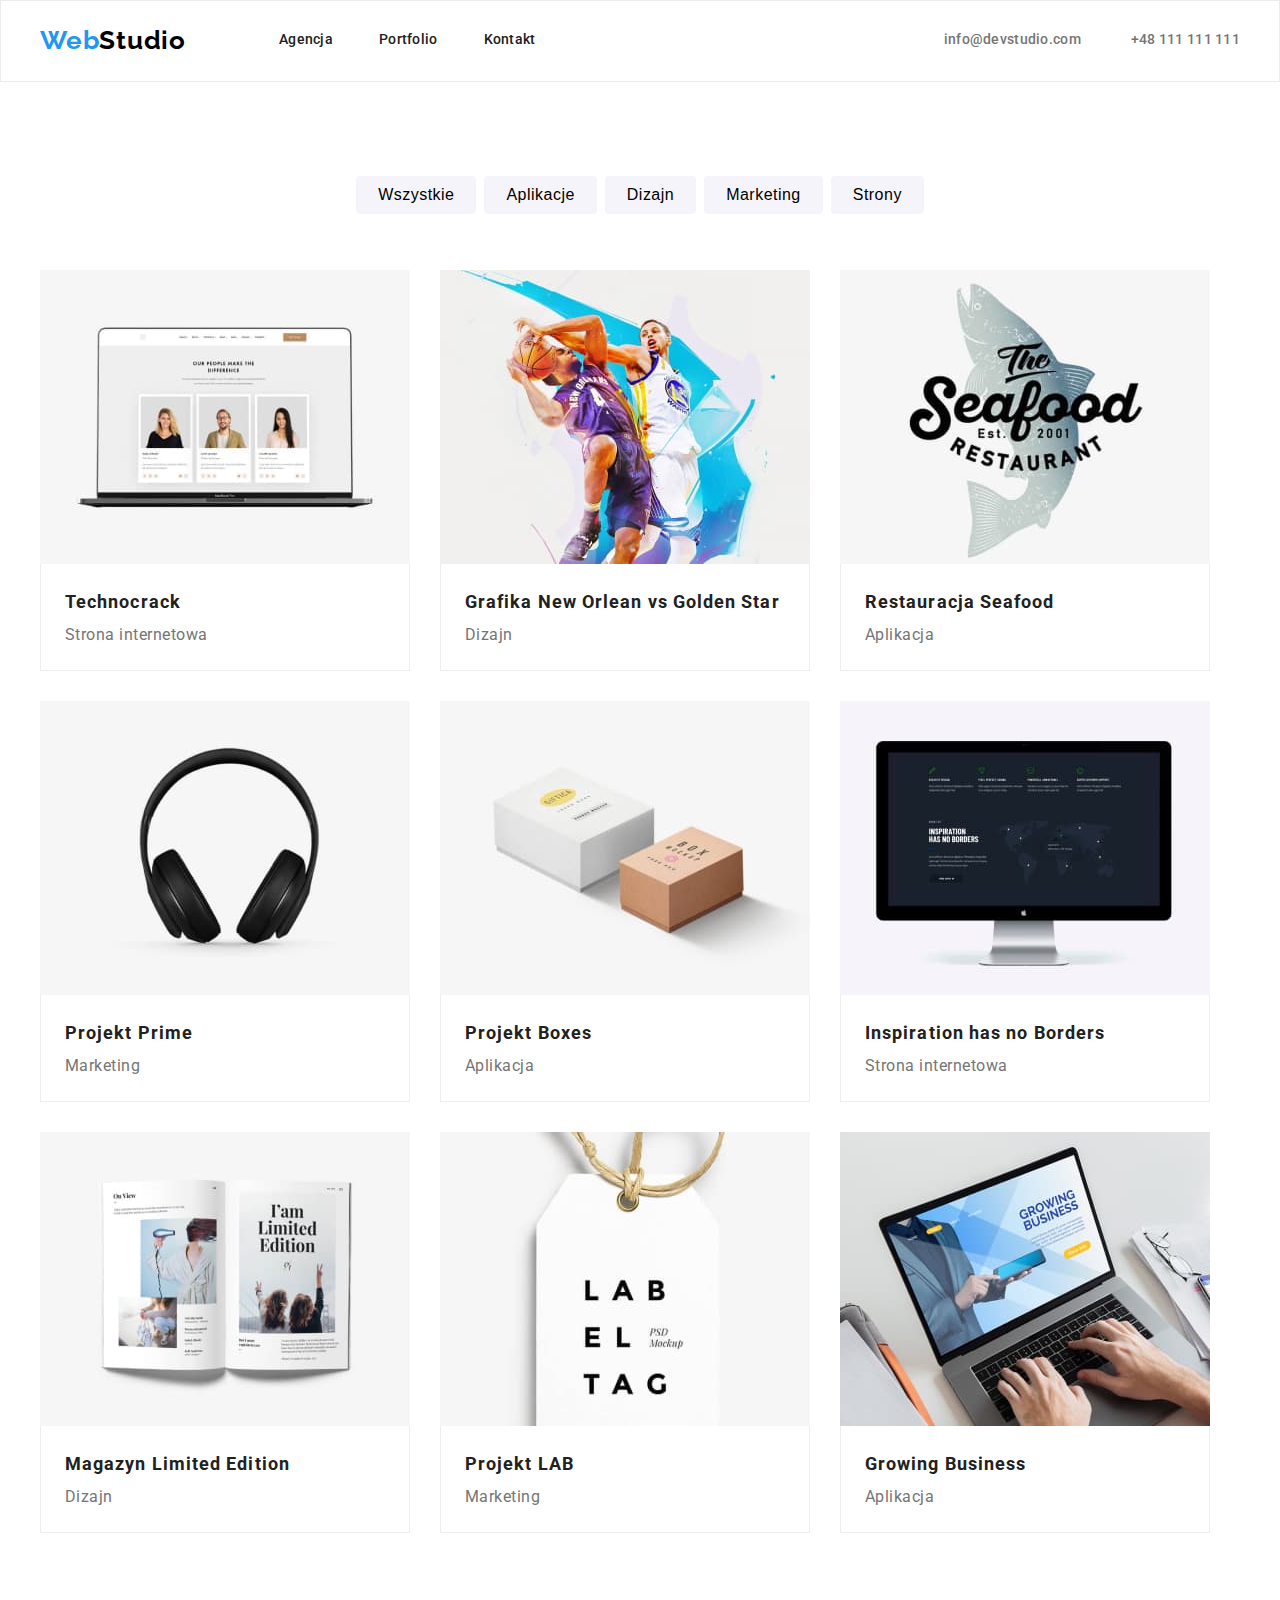
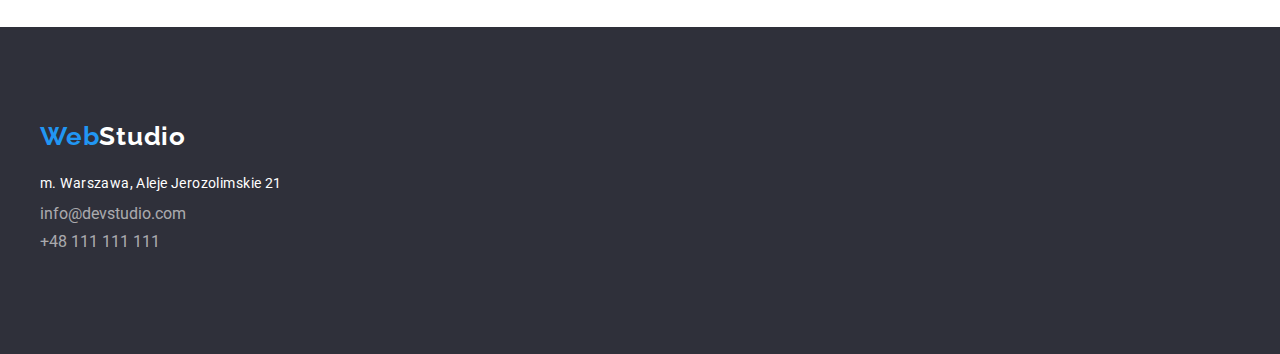
==== portfolio.html @ e32da6f2 "update hw3" ====
<!DOCTYPE html>
<html lang="en">
    <head>
        <meta charset="UTF-8" />
        <meta http-equiv="X-UA-Compatible" content="IE=edge" />
        <meta name="viewport" content="width=device-width, initial-scale=1.0" />
        <link rel="preconnect" href="https://fonts.googleapis.com" />
        <link rel="preconnect" href="https://fonts.gstatic.com" crossorigin />
        <link
            href="https://fonts.googleapis.com/css2?family=Raleway:wght@700&family=Roboto:wght@400;500;700;900&display=swap"
            rel="stylesheet"
        />
        <link
            rel="stylesheet"
            href="https://cdnjs.cloudflare.com/ajax/libs/modern-normalize/1.1.0/modern-normalize.min.css"
            integrity="sha512-wpPYUAdjBVSE4KJnH1VR1HeZfpl1ub8YT/NKx4PuQ5NmX2tKuGu6U/JRp5y+Y8XG2tV+wKQpNHVUX03MfMFn9Q=="
            crossorigin="anonymous"
            referrerpolicy="no-referrer"
        />
        <link rel="stylesheet" href="./css/styles.css" />
        <title>Document</title>
    </head>
    <body>
        <header class="header section">
            <div class="container header-wrapper">
                <nav class="header-nav-wrapper">
                    <a class="logo" href="./index.html"
                        >Web<span class="studio-black">Studio</span>
                    </a>
                    <ul class="navigation-list">
                        <li>
                            <a class="navigation-link" href="./index.html">
                                Agencja
                            </a>
                        </li>
                        <li>
                            <a class="navigation-link" href="./portfolio.html">
                                Portfolio
                            </a>
                        </li>
                        <li><a class="navigation-link" href="#">Kontakt</a></li>
                    </ul>
                </nav>
                <div class="contacts">
                    <a href="mailto:info@devstudio.com">info@devstudio.com</a>
                    <a href="tel:+48111111111">+48 111 111 111</a>
                </div>
            </div>
        </header>
        <main class="section">
            <section>
                <div class="container">
                    <ul class="button-list">
                        <li>
                            <button class="portfolio-button" type="button">
                                Wszystkie
                            </button>
                        </li>
                        <li>
                            <button class="portfolio-button" type="button">
                                Aplikacje
                            </button>
                        </li>
                        <li>
                            <button class="portfolio-button" type="button">
                                Dizajn
                            </button>
                        </li>
                        <li>
                            <button class="portfolio-button" type="button">
                                Marketing
                            </button>
                        </li>
                        <li>
                            <button class="portfolio-button" type="button">
                                Strony
                            </button>
                        </li>
                    </ul>
                </div>
            </section>
            <section>
                <div class="container">
                    <ul class="lorem-list portfolio-lorem-list">
                        <li class="border-title-article">
                            <img
                                src="./images/portfolio/img1.jpg"
                                alt="laptop"
                                width="370px"
                                height="294"
                            />
                            <div class="portfolio-subtitles">
                                <h3 class="portfolio-title-img">Technocrack</h3>
                                <p class="portfolio-article">
                                    Strona internetowa
                                </p>
                            </div>
                        </li>
                        <li class="border-title-article">
                            <img
                                src="./images/portfolio/img2.jpg"
                                alt="zawodnicy grają w kosza"
                                width="370px"
                                height="294"
                            />
                            <div class="portfolio-subtitles">
                                <h3 class="portfolio-title-img">
                                    Grafika New Orlean vs Golden Star
                                </h3>
                                <p class="portfolio-article">Dizajn</p>
                            </div>
                        </li>
                        <li class="border-title-article">
                            <img
                                src="./images/portfolio/img 3.jpg"
                                alt="logo restauracji"
                                width="370px"
                                height="294"
                            />
                            <div class="portfolio-subtitles">
                                <h3 class="portfolio-title-img">
                                    Restauracja Seafood
                                </h3>
                                <p class="portfolio-article">Aplikacja</p>
                            </div>
                        </li>
                        <li class="border-title-article">
                            <img
                                src="./images/portfolio/img 4.jpg"
                                alt="słuchawki"
                                width="370px"
                                height="294"
                            />
                            <div class="portfolio-subtitles">
                                <h3 class="portfolio-title-img">
                                    Projekt Prime
                                </h3>
                                <p class="portfolio-article">Marketing</p>
                            </div>
                        </li>
                        <li class="border-title-article">
                            <img
                                src="./images/portfolio/img 5.jpg"
                                alt="paczki"
                                width="370px"
                                height="294"
                            />
                            <div class="portfolio-subtitles">
                                <h3 class="portfolio-title-img">
                                    Projekt Boxes
                                </h3>
                                <p class="portfolio-article">Aplikacja</p>
                            </div>
                        </li>
                        <li class="border-title-article">
                            <img
                                src="./images/portfolio/img 6.jpg"
                                alt="monitor"
                                width="370px"
                                height="294"
                            />
                            <div class="portfolio-subtitles">
                                <h3 class="portfolio-title-img">
                                    Inspiration has no Borders
                                </h3>
                                <p class="portfolio-article">
                                    Strona internetowa
                                </p>
                            </div>
                        </li>
                        <li class="border-title-article">
                            <img
                                src="./images/portfolio/img 7.jpg"
                                alt="magazyn-gazeta"
                                width="370px"
                                height="294"
                            />
                            <div class="portfolio-subtitles">
                                <h3 class="portfolio-title-img">
                                    Magazyn Limited Edition
                                </h3>
                                <p class="portfolio-article">Dizajn</p>
                            </div>
                        </li>
                        <li class="border-title-article">
                            <img
                                src="./images/portfolio/img 8.jpg"
                                alt="kartonowy wisiorek"
                                width="370px"
                                height="294"
                            />
                            <div class="portfolio-subtitles">
                                <h3 class="portfolio-title-img">Projekt LAB</h3>
                                <p class="portfolio-article">Marketing</p>
                            </div>
                        </li>
                        <li class="border-title-article">
                            <img
                                src="./images/portfolio/img 9.jpg"
                                alt="pisze na laptopie"
                                width="370px"
                                height="294"
                            />
                            <div class="portfolio-subtitles">
                                <h3 class="portfolio-title-img">
                                    Growing Business
                                </h3>
                                <p class="portfolio-article">Aplikacja</p>
                            </div>
                        </li>
                    </ul>
                </div>
            </section>
        </main>
        <footer class="footer section">
            <div class="container">
                <a class="logo" href="./index.html"
                    >Web<span class="studio-white">Studio</span></a
                >
                <adress class="adress-wrapper">
                    <a
                        class="adress-link"
                        href="https://goo.gl/maps/D6jn3cTC61MHrD3q7"
                        target="_blank"
                        >m. Warszawa, Aleje Jerozolimskie 21</a
                    >
                    <a class="mail-tel-footer" href="mailto:info@devstudio.com"
                        >info@devstudio.com</a
                    >
                    <a class="mail-tel-footer" href="tel:+48111111111"
                        >+48 111 111 111</a
                    >
                </adress>
            </div>
        </footer>
    </body>
</html>
---- css/styles.css ----
:root {
    --brand-color-blue-button-hover: #2196f3;
    --brand-color-grey-text: #757575;
    --brand-color-background-footer: #2f303a;
    --brand-color-contact-footer: #ffffff99;
    --brand-color-white: #ffffff;
    --brand-color-black: #000000;
    --brand-color-leading: #212121;
}

body {
    font-family: 'Roboto', sans-serif;
    color: #212121;
}

*,
*::before,
*::after {
    margin: 0;
    padding: 0;
}

.container {
    width: 1200px;
    margin: 0 auto;
    padding: 0 15px;
}

.section {
    padding: 94px 0;
}

.header {
    padding: 24px 0px 25px;
    border: solid 1px #ececec;
}

.header-wrapper {
    display: flex;
    align-items: center;
}

.header-nav-wrapper {
    display: flex;
    align-items: center;
    flex-grow: 1;
}

.logo {
    font-family: 'Raleway';
    font-weight: 700;
    font-size: 26px;
    line-height: 1.19;
    text-decoration: none;
    letter-spacing: 0.03em;
    color: var(--brand-color-blue-button-hover);
}

.logo:is(:hover, :focus) {
    color: var(--brand-color-blue-button-hover);
}

.studio-black {
    color: var(--brand-color-black);
}

.navigation-list {
    display: flex;
    padding-left: 93px;
    list-style-type: none;
    gap: 46px;
}

.navigation-link {
    font-weight: 500;
    font-size: 14px;
    line-height: 1.14;
    letter-spacing: 0.02em;
    color: var(--brand-color-leading);
    text-decoration: none;
    display: flex;
}

.navigation-link:is(:hover, :focus) {
    color: var(--brand-color-blue-button-hover);
}

.contacts {
    display: flex;
    gap: 50px;
    padding-left: 371px;
}

.contacts > a {
    font-weight: 500;
    font-size: 14px;
    line-height: 1.14;
    letter-spacing: 0.02em;
    text-decoration: none;
    color: var(--brand-color-grey-text);
}

.contacts > a:is(:hover, :focus) {
    color: var(--brand-color-blue-button-hover);
}

.headline {
    background-color: var(--brand-color-background-footer);
    padding: 200px 0px;
    border-radius: 1px #ececec;
}

.headline > .container {
    text-align: center;
}

.headline-text {
    font-weight: 900;
    font-size: 44px;
    line-height: 1.36;
    text-align: center;
    letter-spacing: 0.06em;
    color: var(--brand-color-white);
    margin-bottom: 30px;
    padding: 0 252px;
}

.headline-button {
    background: var(--brand-color-blue-button-hover);
    font-weight: 700;
    font-size: 16px;
    line-height: 1.87;
    color: var(--brand-color-white);
    cursor: pointer;
    display: flex;
    margin-left: 499px;
    padding: 10px 41px 10px 42px;
    border-radius: 4px;
    border: none;
}

.lorem-list {
    list-style-type: none;
    display: flex;

    gap: 30px;
}

.lorem {
    font-weight: 700;
    font-size: 14px;
    line-height: 1.14;
    letter-spacing: 0.03em;
}

.lorem-text {
    font-size: 14px;
    line-height: 1.71;
    letter-spacing: 0.03em;
    color: var(--brand-color-grey-text);
}

.team-background {
    background-color: #f5f4fa;
}

.jobs {
    margin-top: -94px;
}

.headline-img {
    font-weight: 700;
    font-size: 36px;
    line-height: 1.16;
    text-align: center;
    letter-spacing: 0.03em;
    padding-bottom: 50px;
}

.team-border {
    border-radius: 0px 0px 4px 4px;
    box-shadow: 0px 1px 3px rgba(0, 0, 0, 0.12), 0px 1px 1px rgba(0, 0, 0, 0.14),
        0px 2px 1px rgba(0, 0, 0, 0.2);
}
.team-list {
    list-style-type: none;
    display: flex;
    gap: 30px;
}

.img-title {
    padding-top: 30px;
    padding-bottom: 30px;
    background-color: var(--brand-color-white);
}

.img-title > p {
    padding-top: 10px;
}

.about-us-img {
    width: 370px;
    height: 294px;
    padding: 0;
}
.john-img-title {
    font-size: 16px;
    line-height: 1.16;
    text-align: center;
    letter-spacing: 0.03em;
}

.article-img {
    font-size: 16px;
    line-height: 1.18;
    text-align: center;
    letter-spacing: 0.03em;
    color: var(--brand-color-grey-text);
}

.footer {
    background: var(--brand-color-background-footer);
}

.studio-white {
    color: var(--brand-color-white);
    padding-top: 60px;
}

.adress-wrapper {
    display: flex;
    flex-direction: column;
}

.adress-link {
    font-size: 14px;
    line-height: 1.71;
    letter-spacing: 0.03em;
    text-decoration: none;
    color: var(--brand-color-white);
    padding-top: 20px;
    padding-bottom: 9px;
    width: fit-content;
}

.adress-link:is(:hover, :focus) {
    color: var(--brand-color-blue-button-hover);
}

.mail-tel-footer {
    color: var(--brand-color-contact-footer);
    text-decoration: none;
    padding-bottom: 9px;
    width: fit-content;
}

.mail-tel-footer:is(:hover, :focus) {
    color: var(--brand-color-blue-button-hover);
}

.button-list {
    list-style-type: none;
    display: flex;
    justify-content: center;
    gap: 8px;
    padding-bottom: 56px;
}

.portfolio-button {
    font-weight: 500;
    font-size: 16px;
    line-height: 1.62;
    text-align: center;
    letter-spacing: 0.03em;
    cursor: pointer;
    padding: 6px 22px 6px 22px;
    border: none;
    border-radius: 4px;
    background-color: #f5f4fa;
}

.portfolio-button:hover,
.portfolio-button:focus {
    background-color: var(--brand-color-blue-button-hover);
    color: var(--brand-color-white);
}

.portfolio-lorem-list {
    display: flex;
    flex-wrap: wrap;
    gap: 30px;
}

.portfolio-title-img {
    font-weight: 700;
    font-size: 18px;
    line-height: 2;
    letter-spacing: 0.06em;
}

.portfolio-article {
    font-size: 16px;
    line-height: 1.87;
    letter-spacing: 0.03em;
    color: var(--brand-color-grey-text);
}

.portfolio-subtitles {
    border: 1px solid#EEEEEE;
    border-top: none;
    padding: 20px 24px;
}

img {
    vertical-align: middle;
}
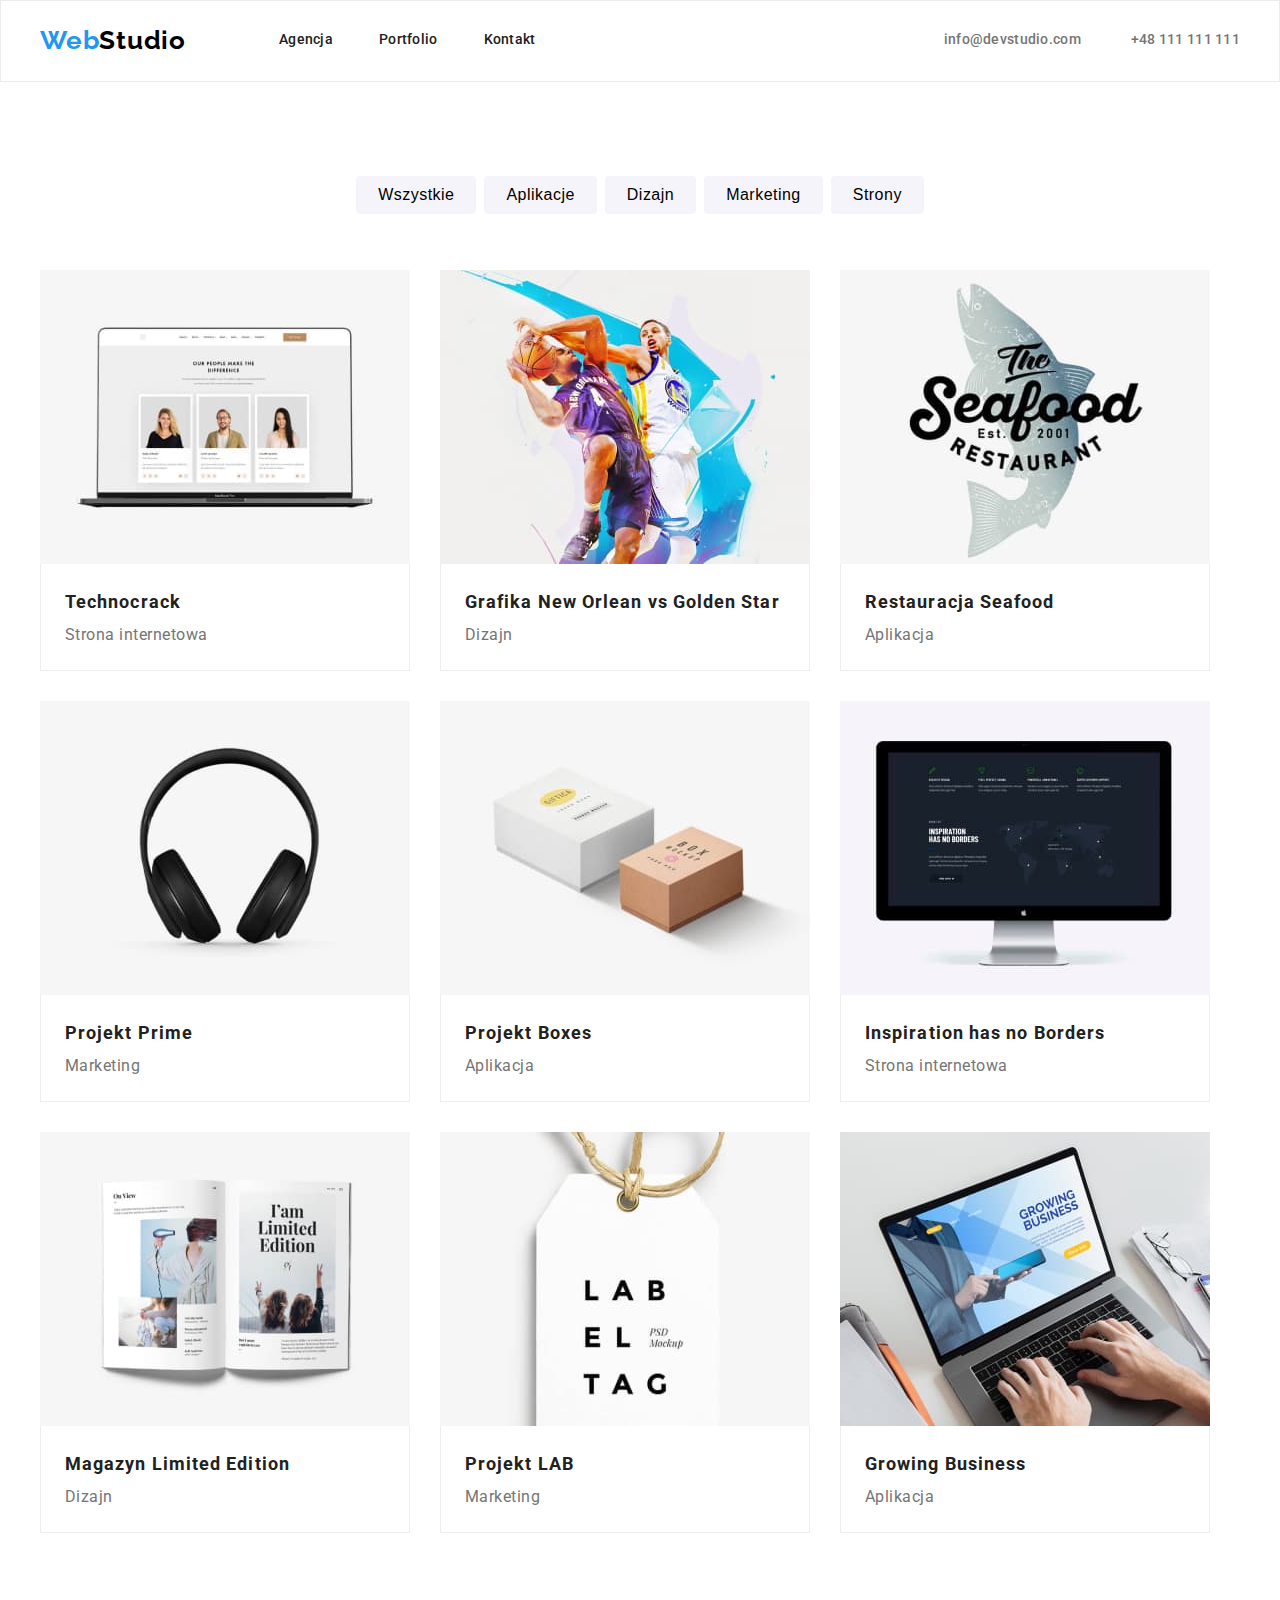
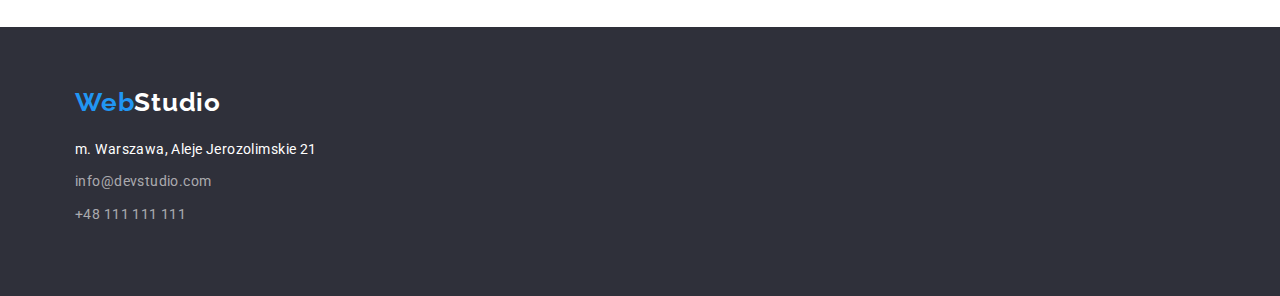
==== commit 5d74a0dc: "correct hw-3" ====
--- a/portfolio.html
+++ b/portfolio.html
@@ -48,7 +48,7 @@
             </div>
         </header>
         <main class="section">
-            <section>
+            <section >
                 <div class="container">
                     <ul class="button-list">
                         <li>
@@ -81,7 +81,7 @@
             </section>
             <section>
                 <div class="container">
-                    <ul class="lorem-list portfolio-lorem-list">
+                    <ul class="text-list portfolio-text-list">
                         <li class="border-title-article">
                             <img
                                 src="./images/portfolio/img1.jpg"
--- a/css/styles.css
+++ b/css/styles.css
@@ -107,7 +107,6 @@
 .headline {
     background-color: var(--brand-color-background-footer);
     padding: 200px 0px;
-    border-radius: 1px #ececec;
 }
 
 .headline > .container {
@@ -139,25 +138,26 @@
     border: none;
 }
 
-.lorem-list {
+.text-list {
     list-style-type: none;
     display: flex;
 
     gap: 30px;
 }
 
-.lorem {
+.text {
     font-weight: 700;
     font-size: 14px;
     line-height: 1.14;
     letter-spacing: 0.03em;
 }
 
-.lorem-text {
+.text-wrapper {
     font-size: 14px;
     line-height: 1.71;
     letter-spacing: 0.03em;
     color: var(--brand-color-grey-text);
+    margin-top: 10px;
 }
 
 .team-background {
@@ -220,11 +220,11 @@
 
 .footer {
     background: var(--brand-color-background-footer);
+    padding: 60px;
 }
 
 .studio-white {
     color: var(--brand-color-white);
-    padding-top: 60px;
 }
 
 .adress-wrapper {
@@ -248,6 +248,9 @@
 }
 
 .mail-tel-footer {
+    font-size: 14px;
+    line-height: 1.71;
+    letter-spacing: 0.03em;
     color: var(--brand-color-contact-footer);
     text-decoration: none;
     padding-bottom: 9px;
@@ -263,7 +266,7 @@
     display: flex;
     justify-content: center;
     gap: 8px;
-    padding-bottom: 56px;
+    margin-bottom: 56px;
 }
 
 .portfolio-button {
@@ -285,7 +288,7 @@
     color: var(--brand-color-white);
 }
 
-.portfolio-lorem-list {
+.portfolio-text-list {
     display: flex;
     flex-wrap: wrap;
     gap: 30px;
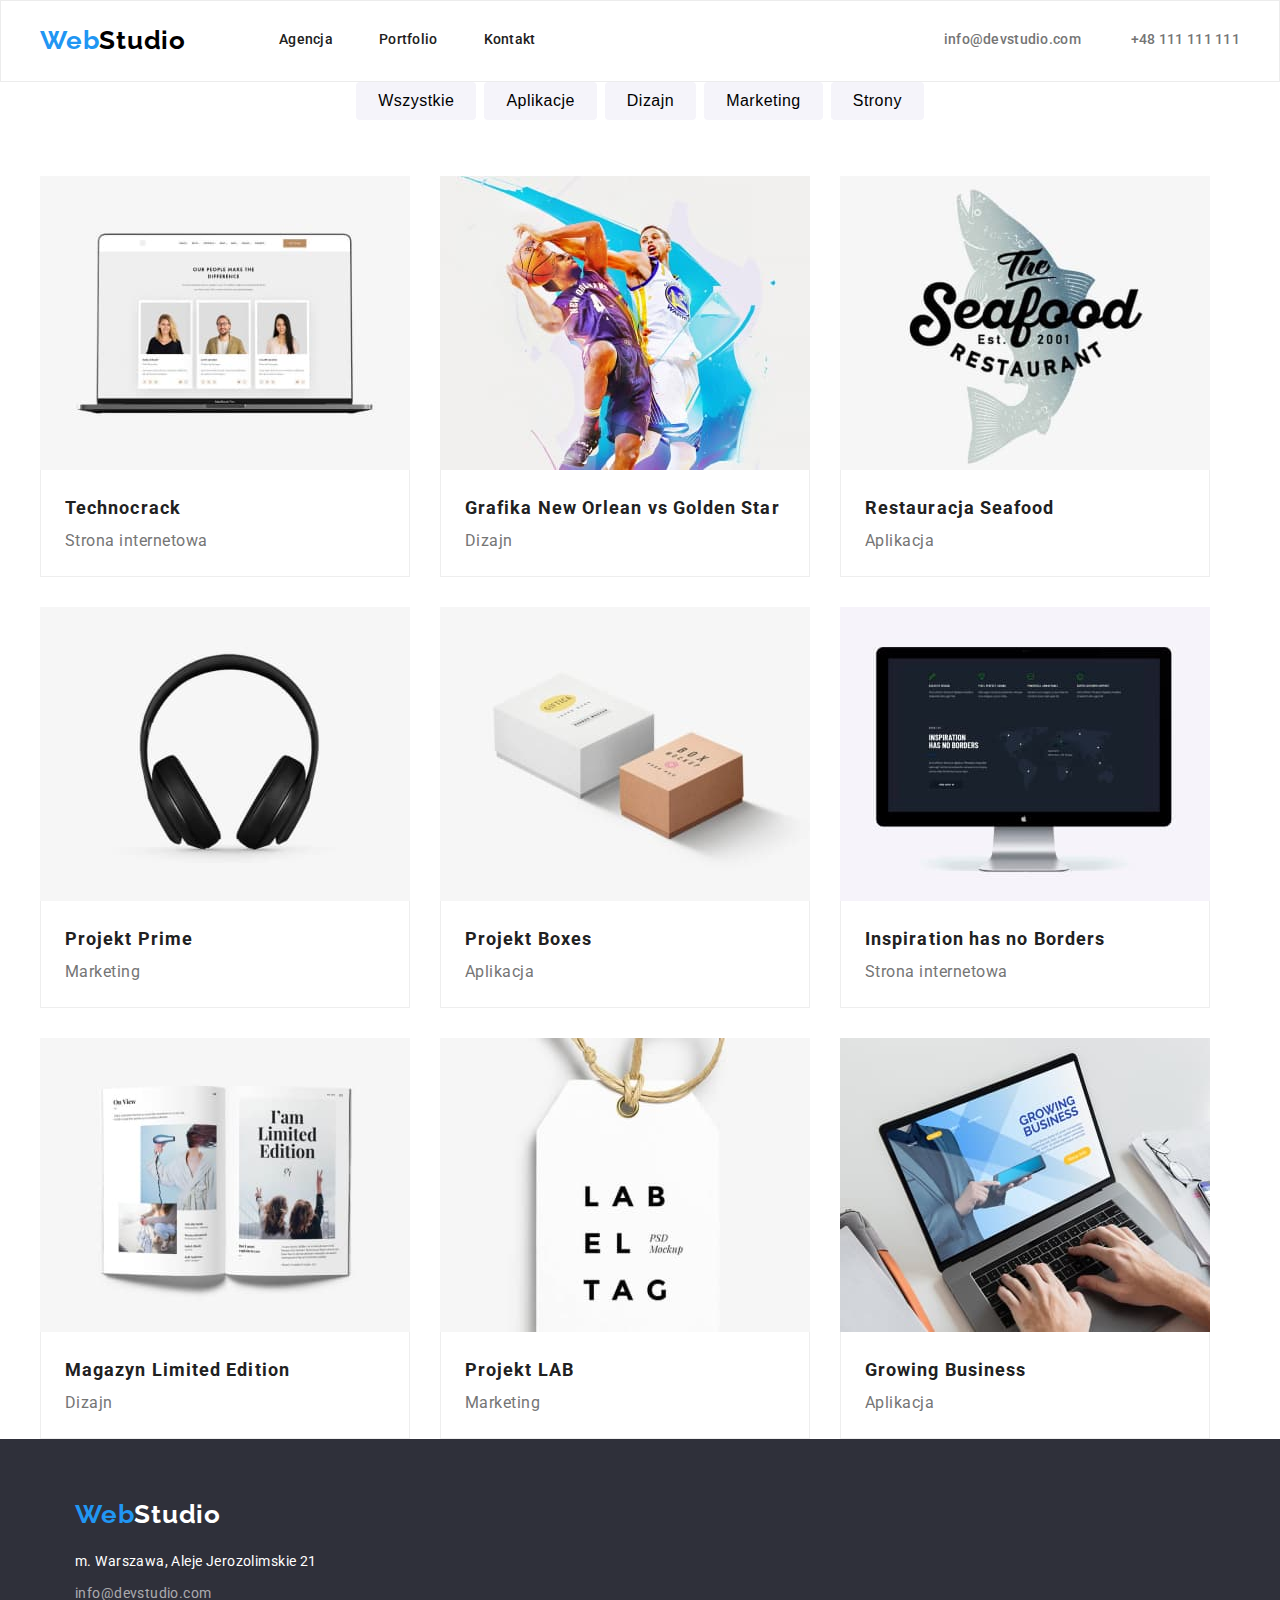
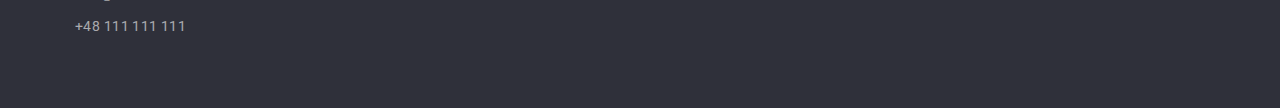
==== commit 54f13599: "correct hw-3" ====
--- a/portfolio.html
+++ b/portfolio.html
@@ -47,7 +47,7 @@
                 </div>
             </div>
         </header>
-        <main class="section">
+        <main >
             <section >
                 <div class="container">
                     <ul class="button-list">
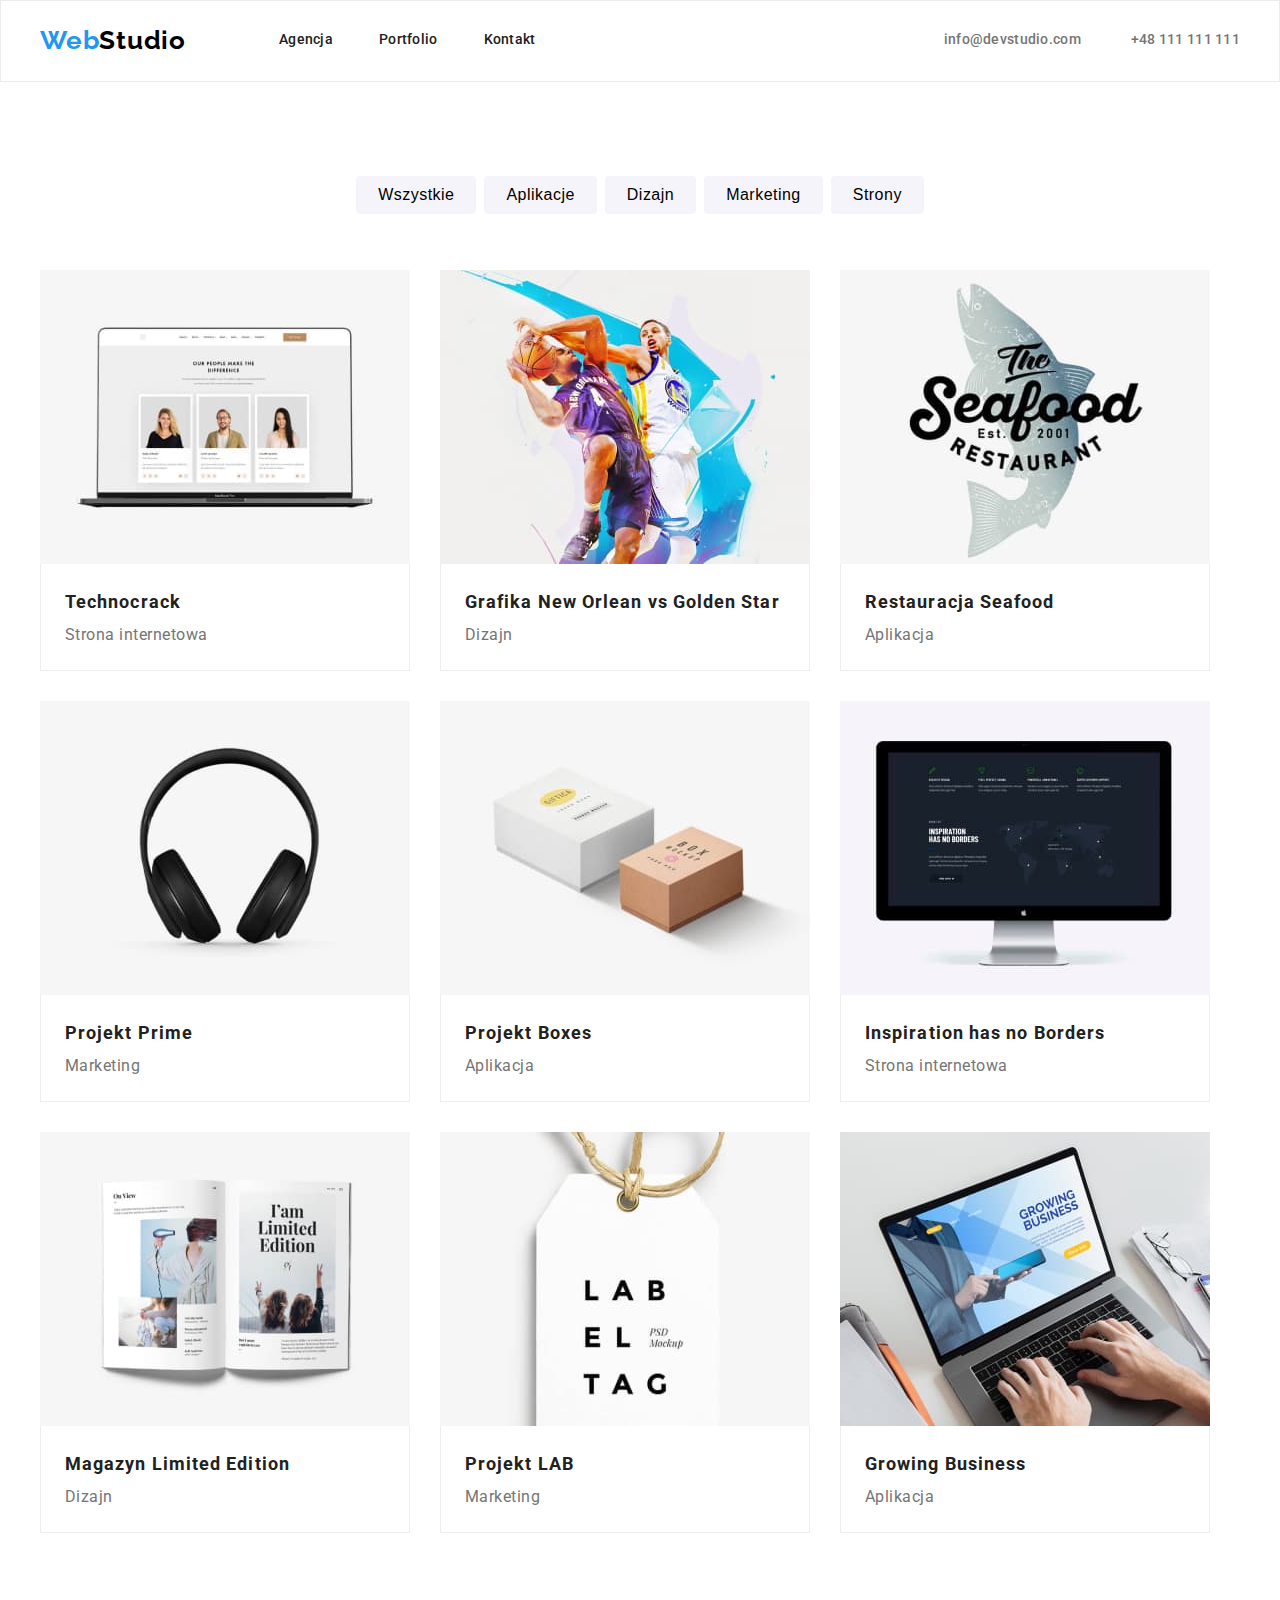
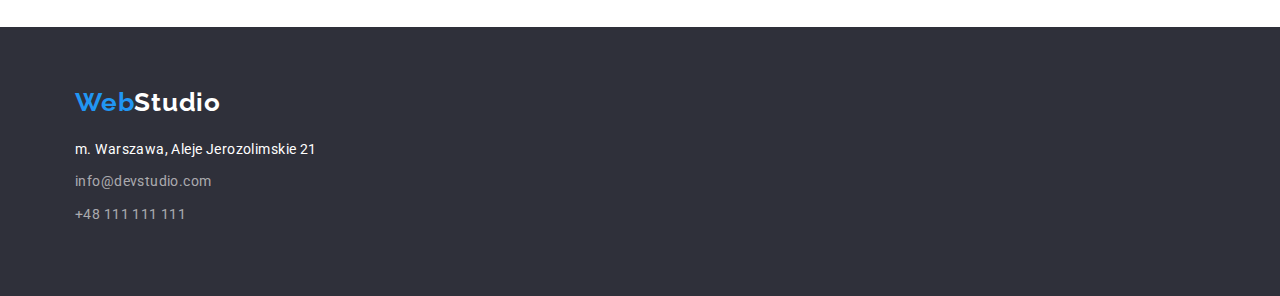
==== commit 9c00888b: "correct hw3" ====
--- a/portfolio.html
+++ b/portfolio.html
@@ -47,7 +47,7 @@
                 </div>
             </div>
         </header>
-        <main >
+        <main class="section">
             <section >
                 <div class="container">
                     <ul class="button-list">
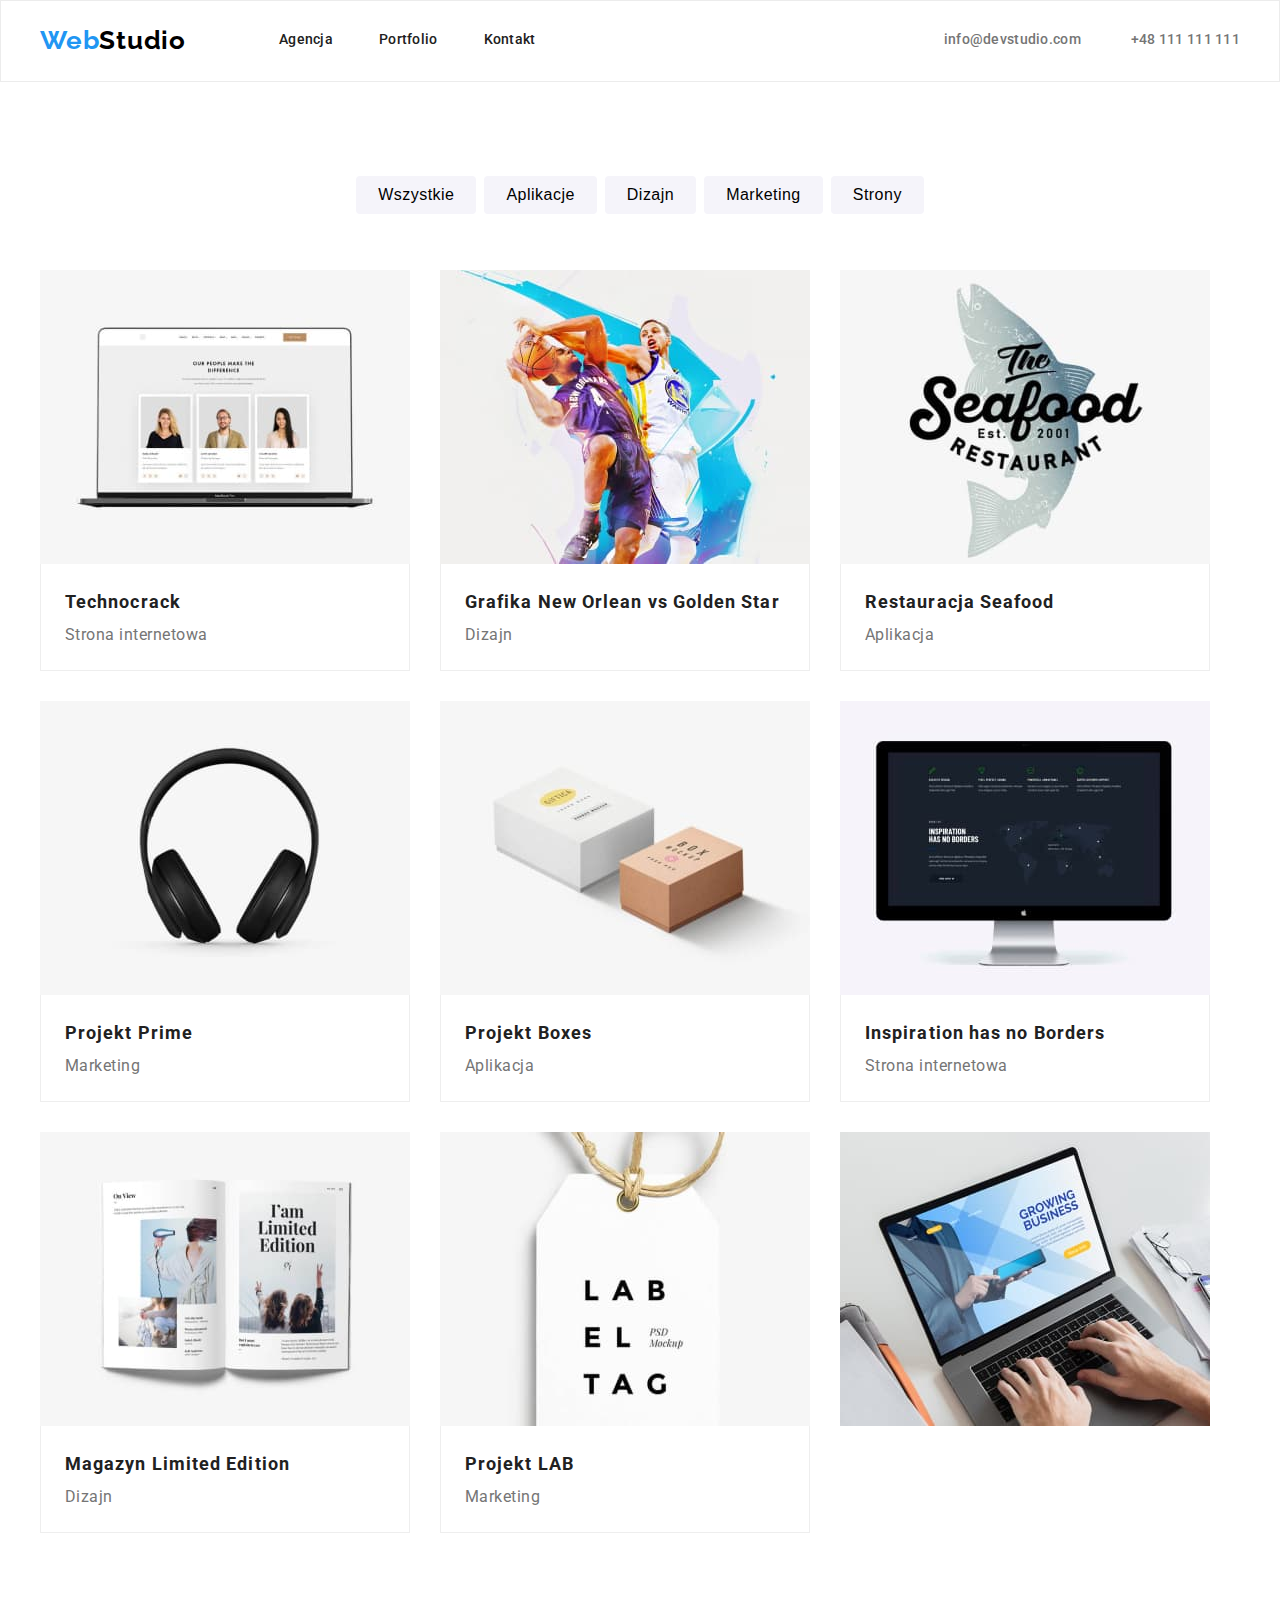
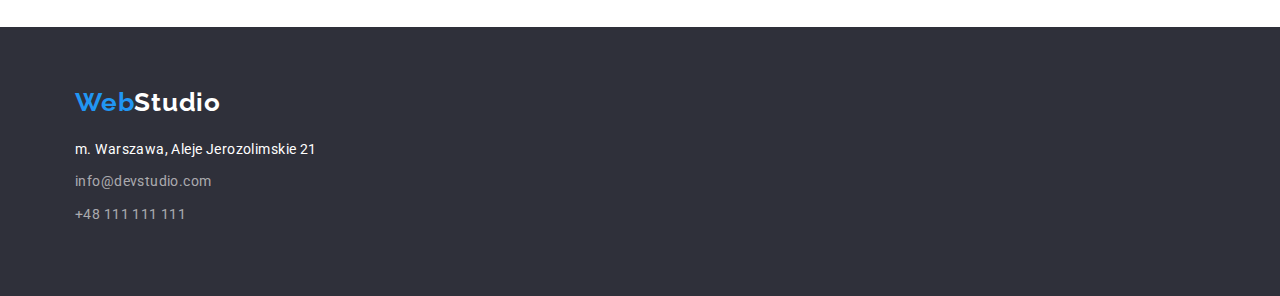
==== commit 14752b15: "correct hw3" ====
--- a/portfolio.html
+++ b/portfolio.html
@@ -201,20 +201,12 @@
                                 width="370px"
                                 height="294"
                             />
-                            <div class="portfolio-subtitles">
-                                <h3 class="portfolio-title-img">
-                                    Growing Business
-                                </h3>
-                                <p class="portfolio-article">Aplikacja</p>
-                            </div>
-                        </li>
-                    </ul>
-                </div>
-            </section>
-        </main>
-        <footer class="footer section">
-            <div class="container">
-                <a class="logo" href="./index.html"
+                          
+            </section>             
+                </main>
+                        <footer class="footer section">
+                        <div class="container">
+                        <a class="logo" href="./index.html"
                     >Web<span class="studio-white">Studio</span></a
                 >
                 <adress class="adress-wrapper">
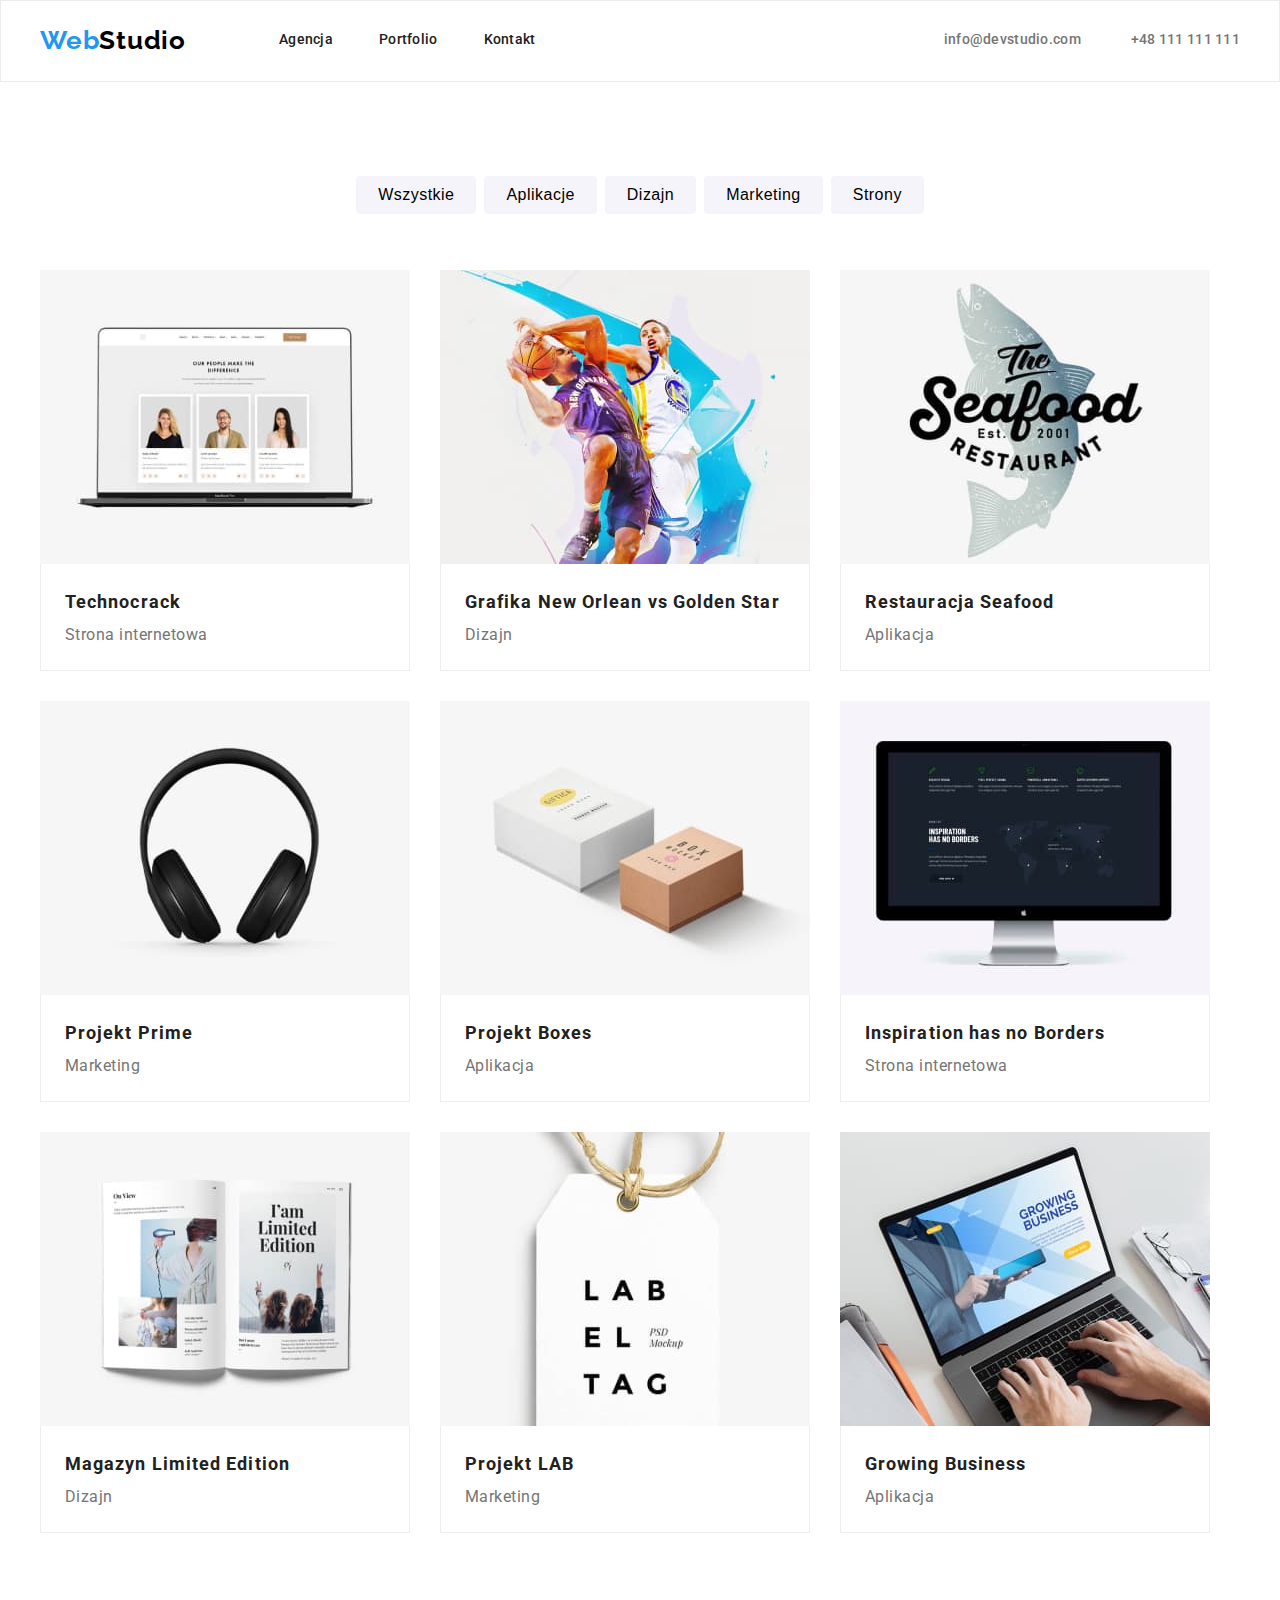
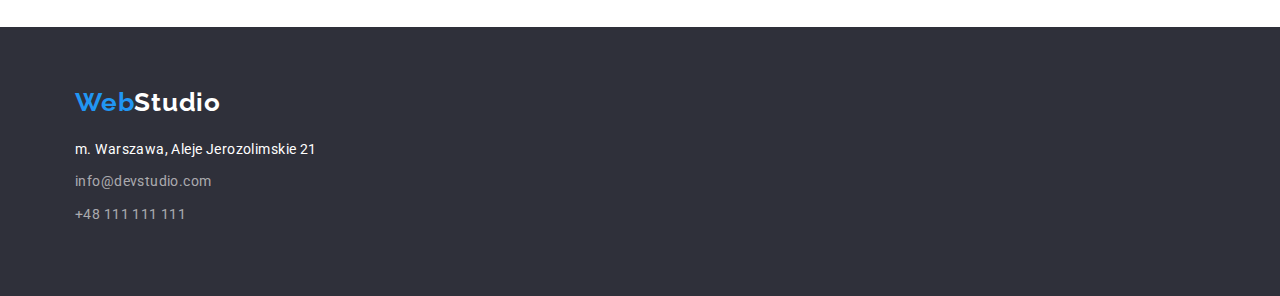
==== commit a679597e: "correct hw-3" ====
--- a/portfolio.html
+++ b/portfolio.html
@@ -201,14 +201,18 @@
                                 width="370px"
                                 height="294"
                             />
-                          
+                            <div class="portfolio-subtitles">
+                                <h3 class="portfolio-title-img">Growing Business</h3>
+                                <p class="portfolio-article">Aplikacja</p>
+                            </div> 
+                
             </section>             
-                </main>
-                        <footer class="footer section">
-                        <div class="container">
-                        <a class="logo" href="./index.html"
-                    >Web<span class="studio-white">Studio</span></a
-                >
+        </main>
+                <footer class="footer section">
+                    <div class="container">
+                    <a class="logo" href="./index.html"
+                >Web<span class="studio-white">Studio</span></a
+                    >
                 <adress class="adress-wrapper">
                     <a
                         class="adress-link"
@@ -223,7 +227,11 @@
                         >+48 111 111 111</a
                     >
                 </adress>
-            </div>
+        </div>
         </footer>
+                
+                        
     </body>
 </html>
+
+<!--  -->